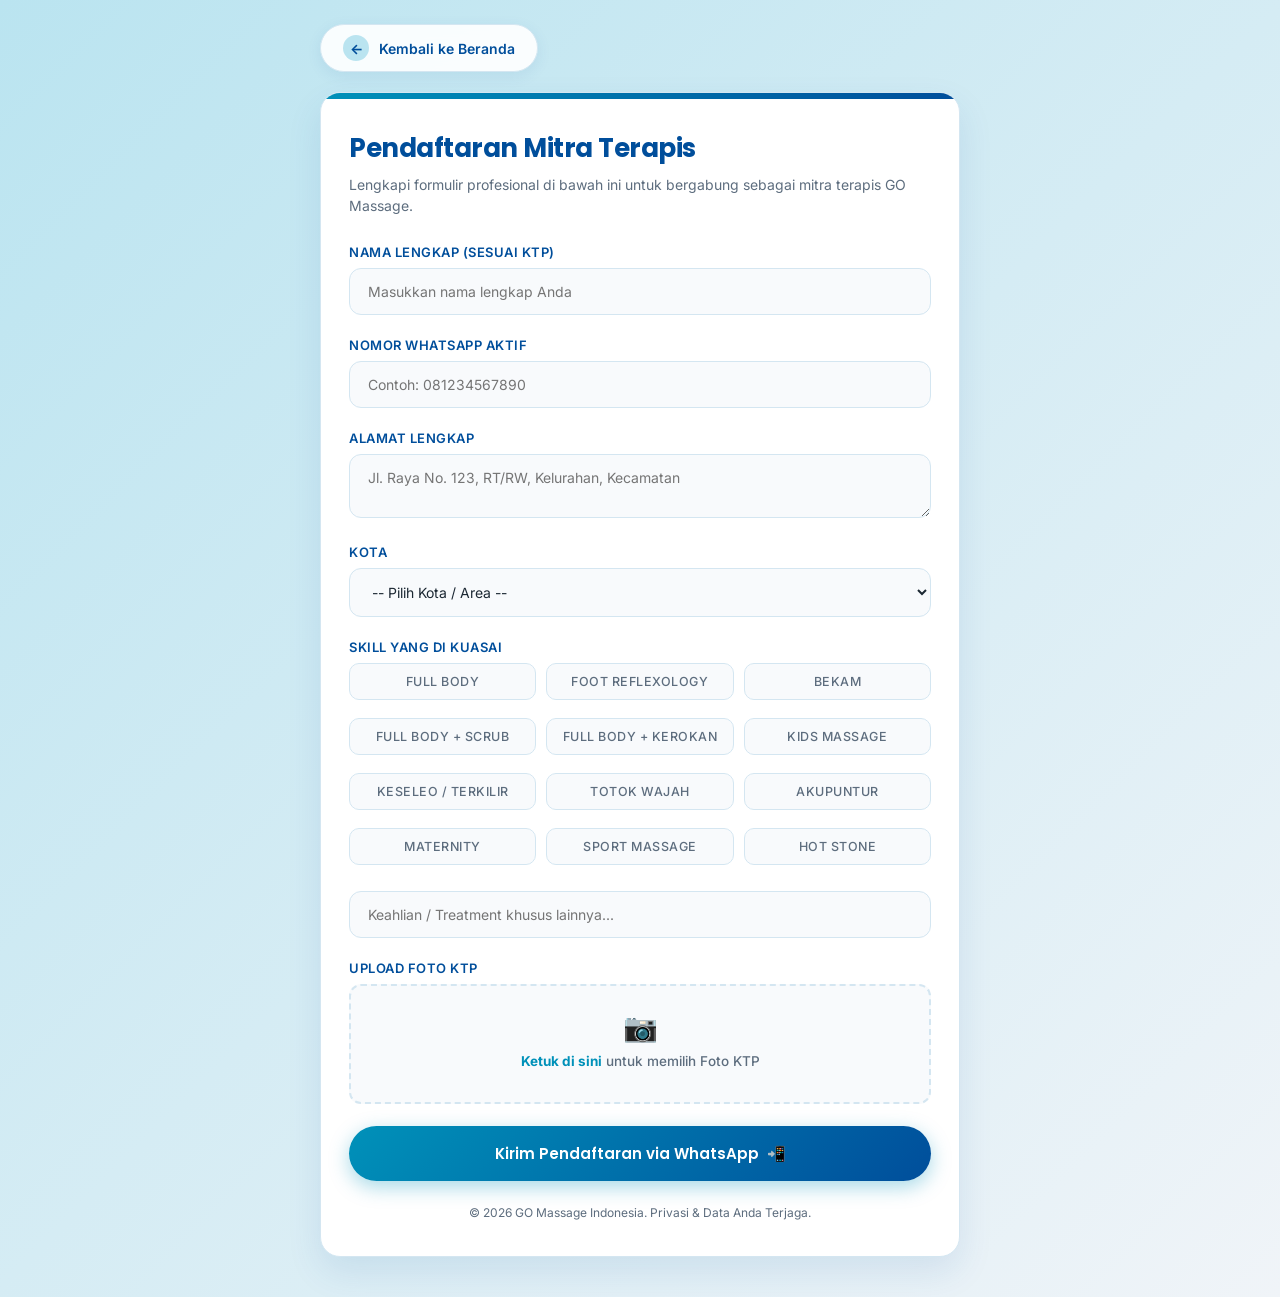
==== daftar-terapis.html @ d1679f50 "Add files via upload" ====
<!DOCTYPE html>
<html lang="id">
<head>
    <meta charset="UTF-8">
    <meta name="viewport" content="width=device-width, initial-scale=1.0">
    <title>Pendaftaran Mitra Terapis - GO Massage</title>
    <link rel="preconnect" href="https://fonts.googleapis.com">
    <link href="https://fonts.googleapis.com/css2?family=Poppins:wght@500;600;700&family=Inter:wght@400;500;600&display=swap" rel="stylesheet">
    <style>
        :root {
            --bg: #F0F4F8;
            --card-bg: #FFFFFF;
            --dark: #004E9B;
            --accent: #0091B9;
            --orange: #FF6500;
            --text: #1C2833;
            --muted: #5D6D7E;
            --border: #D4E6F1;
            --radius: 20px;
            --shadow: 0 15px 35px rgba(0, 78, 155, 0.1);
        }

        *, *::before, *::after {
            box-sizing: border-box;
            margin: 0;
            padding: 0;
        }

        body {
            font-family: 'Inter', sans-serif;
            background: linear-gradient(135deg, #BAE4F0 0%, #F0F4F8 100%);
            color: var(--text);
            min-height: 100vh;
            padding: 24px 16px 40px;
            display: flex;
            flex-direction: column;
            align-items: center;
        }

        /* Header Navigation - Tombol Kembali Lebih Elegan */
        .top-nav {
            width: 100%;
            max-width: 640px;
            margin-bottom: 20px;
            display: flex;
            justify-content: flex-start;
            align-items: center;
        }

        .btn-back {
            display: inline-flex;
            align-items: center;
            gap: 10px;
            background: rgba(255, 255, 255, 0.9);
            backdrop-filter: blur(12px);
            -webkit-backdrop-filter: blur(12px);
            color: var(--dark);
            text-decoration: none;
            padding: 10px 22px;
            border-radius: 30px;
            font-size: 14px;
            font-weight: 600;
            border: 1px solid var(--border);
            box-shadow: 0 4px 15px rgba(0, 78, 155, 0.08);
            transition: all 0.3s cubic-bezier(0.16, 1, 0.3, 1);
        }

        .btn-back .arrow-icon {
            display: inline-flex;
            align-items: center;
            justify-content: center;
            width: 26px;
            height: 26px;
            background: var(--bg-soft, #BAE4F0);
            color: var(--dark);
            border-radius: 50%;
            font-size: 14px;
            font-weight: bold;
            transition: transform 0.3s ease, background 0.3s ease, color 0.3s ease;
        }

        .btn-back:hover {
            background: var(--dark);
            color: #ffffff;
            border-color: var(--dark);
            transform: translateY(-2px);
            box-shadow: 0 6px 20px rgba(0, 78, 155, 0.2);
        }

        .btn-back:hover .arrow-icon {
            background: rgba(255, 255, 255, 0.2);
            color: #ffffff;
            transform: translateX(-3px);
        }

        /* Container Card */
        .form-card {
            width: 100%;
            max-width: 640px;
            background: var(--card-bg);
            border-radius: var(--radius);
            box-shadow: var(--shadow);
            border: 1px solid var(--border);
            padding: 36px 28px;
            position: relative;
            overflow: hidden;
        }

        .form-card::before {
            content: '';
            position: absolute;
            top: 0;
            left: 0;
            width: 100%;
            height: 6px;
            background: linear-gradient(90deg, var(--accent) 0%, var(--dark) 100%);
        }

        .header-title {
            margin-bottom: 28px;
        }

        .header-title h1 {
            font-family: 'Poppins', sans-serif;
            font-size: 26px;
            color: var(--dark);
            letter-spacing: -0.5px;
            margin-bottom: 6px;
        }

        .header-title p {
            color: var(--muted);
            font-size: 14px;
            line-height: 1.5;
        }

        /* Form Controls */
        .form-group {
            margin-bottom: 22px;
        }

        label {
            display: block;
            font-weight: 600;
            font-size: 13px;
            color: var(--dark);
            margin-bottom: 8px;
            text-transform: uppercase;
            letter-spacing: 0.5px;
        }

        input[type="text"],
        input[type="tel"],
        select,
        textarea {
            width: 100%;
            padding: 14px 18px;
            border: 1.5px solid var(--border);
            border-radius: 12px;
            font-size: 14px;
            font-family: 'Inter', sans-serif;
            color: var(--text);
            background: #F8FAFC;
            outline: none;
            transition: all 0.25s ease;
        }

        input:focus, select:focus, textarea:focus {
            border-color: var(--accent);
            background: #FFFFFF;
            box-shadow: 0 0 0 4px rgba(0, 145, 185, 0.12);
        }

        /* Checkbox Grid for Skills */
        .skills-grid {
            display: grid;
            grid-template-columns: repeat(auto-fit, minmax(140px, 1fr));
            gap: 10px;
            margin-bottom: 10px;
        }

        .skill-item {
            position: relative;
        }

        .skill-item input {
            position: absolute;
            opacity: 0;
            cursor: pointer;
        }

        .skill-label {
            display: block;
            padding: 10px 12px;
            background: #F8FAFC;
            border: 1.5px solid var(--border);
            border-radius: 10px;
            font-size: 12.5px;
            font-weight: 500;
            color: var(--muted);
            text-align: center;
            cursor: pointer;
            transition: all 0.2s ease;
        }

        .skill-item input:checked + .skill-label {
            background: rgba(0, 145, 185, 0.1);
            border-color: var(--accent);
            color: var(--dark);
            font-weight: 600;
        }

        /* Custom File Upload Box */
        .file-upload-box {
            border: 2px dashed var(--border);
            border-radius: 12px;
            padding: 24px;
            text-align: center;
            background: #F8FAFC;
            cursor: pointer;
            transition: all 0.25s ease;
            position: relative;
        }

        .file-upload-box:hover {
            border-color: var(--accent);
            background: #F0F8FF;
        }

        .file-upload-box input[type="file"] {
            position: absolute;
            inset: 0;
            opacity: 0;
            cursor: pointer;
            width: 100%;
            height: 100%;
        }

        .upload-icon {
            font-size: 28px;
            margin-bottom: 6px;
            display: block;
        }

        .upload-text {
            font-size: 13.5px;
            color: var(--muted);
            font-weight: 500;
        }

        .upload-text strong {
            color: var(--accent);
        }

        .file-name-preview {
            margin-top: 8px;
            font-size: 12px;
            color: var(--orange);
            font-weight: 600;
            word-break: break-all;
        }

        /* Submit Button */
        .btn-submit {
            background: linear-gradient(135deg, #0091B9 0%, #004E9B 100%);
            color: #ffffff;
            width: 100%;
            padding: 16px;
            border: none;
            border-radius: 30px;
            font-size: 15px;
            font-weight: 600;
            font-family: 'Poppins', sans-serif;
            cursor: pointer;
            box-shadow: 0 6px 20px rgba(0, 145, 185, 0.35);
            transition: all 0.3s ease;
            margin-top: 10px;
            display: flex;
            align-items: center;
            justify-content: center;
            gap: 8px;
        }

        .btn-submit:hover {
            transform: translateY(-2px);
            box-shadow: 0 8px 25px rgba(0, 145, 185, 0.45);
        }

        .footer-note {
            text-align: center;
            margin-top: 24px;
            font-size: 12px;
            color: var(--muted);
        }

        @media (max-width: 480px) {
            .form-card {
                padding: 24px 18px;
            }
            .header-title h1 {
                font-size: 22px;
            }
            .skills-grid {
                grid-template-columns: repeat(2, 1fr);
            }
        }
    </style>
</head>
<body>

    <!-- Header Navigation dengan Panah Estetik -->
    <div class="top-nav">
        <a href="index.html" class="btn-back">
            <span class="arrow-icon">←</span>
            <span>Kembali ke Beranda</span>
        </a>
    </div>

    <!-- Form Card -->
    <div class="form-card">
        <div class="header-title">
            <h1>Pendaftaran Mitra Terapis</h1>
            <p>Lengkapi formulir profesional di bawah ini untuk bergabung sebagai mitra terapis GO Massage.</p>
        </div>

        <form id="terapisForm" onsubmit="sendToWhatsApp(event)">
            <!-- Nama -->
            <div class="form-group">
                <label for="nama">Nama Lengkap (Sesuai KTP)</label>
                <input type="text" id="nama" required placeholder="Masukkan nama lengkap Anda">
            </div>

            <!-- Whatsapp -->
            <div class="form-group">
                <label for="whatsapp">Nomor WhatsApp Aktif</label>
                <input type="tel" id="whatsapp" required placeholder="Contoh: 081234567890">
            </div>

            <!-- Alamat Lengkap -->
            <div class="form-group">
                <label for="alamat">Alamat Lengkap</label>
                <textarea id="alamat" rows="2" required placeholder="Jl. Raya No. 123, RT/RW, Kelurahan, Kecamatan"></textarea>
            </div>

            <!-- Kota / Wilayah -->
            <div class="form-group">
                <label for="kota">Kota</label>
                <select id="kota" required>
                    <option value="">-- Pilih Kota / Area --</option>
                    <option value="Jakarta Selatan">Jakarta Selatan</option>
                    <option value="Jakarta Pusat">Jakarta Pusat</option>
                    <option value="Jakarta Barat">Jakarta Barat</option>
                    <option value="Jakarta Timur">Jakarta Timur</option>
                    <option value="Jakarta Utara">Jakarta Utara</option>
                    <option value="Bekasi">Bekasi</option>
                    <option value="Depok">Depok</option>
                    <option value="Tangerang">Tangerang / Tangerang Selatan</option>
                    <option value="Bogor">Bogor</option>
                </select>
            </div>

            <!-- Skill yang Dikuasai -->
            <div class="form-group">
                <label>Skill yang di Kuasai</label>
                <div class="skills-grid">
                    <div class="skill-item">
                        <input type="checkbox" id="s1" value="Full Body Massage">
                        <label for="s1" class="skill-label">Full Body</label>
                    </div>
                    <div class="skill-item">
                        <input type="checkbox" id="s2" value="Foot Reflexology">
                        <label for="s2" class="skill-label">Foot Reflexology</label>
                    </div>
                    <div class="skill-item">
                        <input type="checkbox" id="s3" value="Bekam">
                        <label for="s3" class="skill-label">Bekam</label>
                    </div>
                    <div class="skill-item">
                        <input type="checkbox" id="s4" value="Full Body + Scrub">
                        <label for="s4" class="skill-label">Full Body + Scrub</label>
                    </div>
                    <div class="skill-item">
                        <input type="checkbox" id="s5" value="Kerokan">
                        <label for="s5" class="skill-label">Full Body + Kerokan</label>
                    </div>
                    <div class="skill-item">
                        <input type="checkbox" id="s6" value="Kids Massage">
                        <label for="s6" class="skill-label">Kids Massage</label>
                    </div>
                    <div class="skill-item">
                        <input type="checkbox" id="s7" value="Keseleo / Terkilir">
                        <label for="s7" class="skill-label">Keseleo / Terkilir</label>
                    </div>
                    <div class="skill-item">
                        <input type="checkbox" id="s8" value="Totok Wajah">
                        <label for="s8" class="skill-label">Totok Wajah</label>
                    </div>
                    <div class="skill-item">
                        <input type="checkbox" id="s9" value="Akupuntur">
                        <label for="s9" class="skill-label">Akupuntur</label>
                    </div>
                    <div class="skill-item">
                        <input type="checkbox" id="s10" value="Maternity (Ibu Hamil)">
                        <label for="s10" class="skill-label">Maternity</label>
                    </div>
                    <div class="skill-item">
                        <input type="checkbox" id="s11" value="Sport Massage">
                        <label for="s11" class="skill-label">Sport Massage</label>
                    </div>
                    <div class="skill-item">
                        <input type="checkbox" id="s12" value="Hot Stone">
                        <label for="s12" class="skill-label">Hot Stone</label>
                    </div>
                </div>
                <input type="text" id="skill_lain" placeholder="Keahlian / Treatment khusus lainnya..." style="margin-top: 8px;">
            </div>

            <!-- Upload Foto KTP -->
            <div class="form-group">
                <label>Upload foto ktp</label>
                <div class="file-upload-box">
                    <input type="file" id="foto_ktp" accept="image/*" onchange="previewFile()">
                    <span class="upload-icon">📷</span>
                    <span class="upload-text"><strong>Ketuk di sini</strong> untuk memilih Foto KTP</span>
                    <div id="file_preview" class="file-name-preview"></div>
                </div>
            </div>

            <!-- Submit Button -->
            <button type="submit" class="btn-submit">
                <span>Kirim Pendaftaran via WhatsApp</span>
                <span>📲</span>
            </button>
        </form>

        <div class="footer-note">
            © 2026 GO Massage Indonesia. Privasi & Data Anda Terjaga.
        </div>
    </div>

    <script>
        function previewFile() {
            const input = document.getElementById('foto_ktp');
            const preview = document.getElementById('file_preview');
            if (input.files && input.files[0]) {
                preview.textContent = "✔ File Terpilih: " + input.files[0].name;
            } else {
                preview.textContent = "";
            }
        }

        function sendToWhatsApp(e) {
            e.preventDefault();

            const nama = document.getElementById('nama').value;
            const whatsapp = document.getElementById('whatsapp').value;
            const alamat = document.getElementById('alamat').value;
            const kota = document.getElementById('kota').value;
            const skillLain = document.getElementById('skill_lain').value;

            let selectedSkills = [];
            document.querySelectorAll('.skill-item input[type="checkbox"]:checked').forEach(cb => {
                selectedSkills.push(cb.value);
            });
            if (skillLain.trim() !== '') {
                selectedSkills.push(skillLain.trim());
            }
            const strSkills = selectedSkills.length > 0 ? selectedSkills.join(', ') : 'Belum diisi';

            const fileInput = document.getElementById('foto_ktp');
            const hasFile = fileInput.files && fileInput.files.length > 0 ? "Ya (Siap dikirim)" : "Belum diunggah";

            const adminPhone = "6281932963534";

            const text = `Halo Admin GO Massage,%0A%0ASaya ingin mendaftar sebagai *Mitra Terapis GO Massage*. Berikut detail data diri saya:%0A%0A👤 *Nama:* ${nama}%0A📱 *No WA:* ${whatsapp}%0A🏠 *Alamat Lengkap:* ${alamat}%0A📍 *Kota:* ${kota}%0A💆 *Skill yang dikuasai:* ${strSkills}%0A🆔 *Foto KTP:* ${hasFile}%0A%0AMohon diproses pendaftaran saya. Terima kasih!`;

            window.open(`https://wa.me/${adminPhone}?text=${text}`, '_blank');
        }
    </script>
</body>
</html>
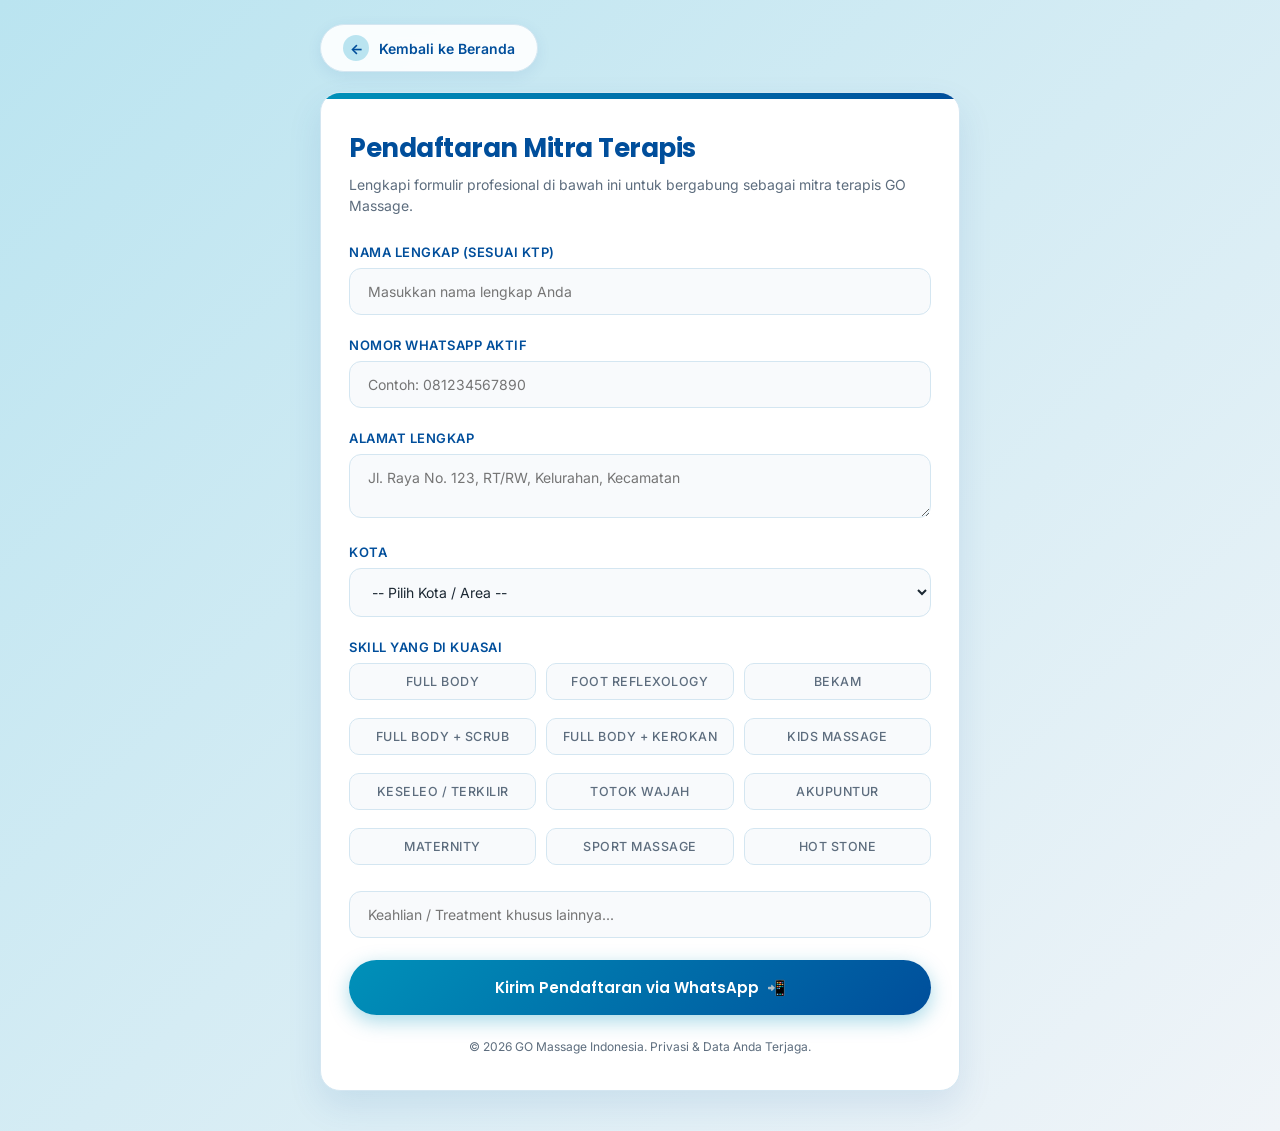
==== commit c8f296e5: "Add files via upload" ====
--- a/daftar-terapis.html
+++ b/daftar-terapis.html
@@ -37,7 +37,7 @@
             align-items: center;
         }
 
-        /* Header Navigation - Tombol Kembali Lebih Elegan */
+        /* Header Navigation */
         .top-nav {
             width: 100%;
             max-width: 640px;
@@ -208,56 +208,6 @@
             border-color: var(--accent);
             color: var(--dark);
             font-weight: 600;
-        }
-
-        /* Custom File Upload Box */
-        .file-upload-box {
-            border: 2px dashed var(--border);
-            border-radius: 12px;
-            padding: 24px;
-            text-align: center;
-            background: #F8FAFC;
-            cursor: pointer;
-            transition: all 0.25s ease;
-            position: relative;
-        }
-
-        .file-upload-box:hover {
-            border-color: var(--accent);
-            background: #F0F8FF;
-        }
-
-        .file-upload-box input[type="file"] {
-            position: absolute;
-            inset: 0;
-            opacity: 0;
-            cursor: pointer;
-            width: 100%;
-            height: 100%;
-        }
-
-        .upload-icon {
-            font-size: 28px;
-            margin-bottom: 6px;
-            display: block;
-        }
-
-        .upload-text {
-            font-size: 13.5px;
-            color: var(--muted);
-            font-weight: 500;
-        }
-
-        .upload-text strong {
-            color: var(--accent);
-        }
-
-        .file-name-preview {
-            margin-top: 8px;
-            font-size: 12px;
-            color: var(--orange);
-            font-weight: 600;
-            word-break: break-all;
         }
 
         /* Submit Button */
@@ -308,7 +258,7 @@
 </head>
 <body>
 
-    <!-- Header Navigation dengan Panah Estetik -->
+    <!-- Header Navigation -->
     <div class="top-nav">
         <a href="index.html" class="btn-back">
             <span class="arrow-icon">←</span>
@@ -415,17 +365,6 @@
                 <input type="text" id="skill_lain" placeholder="Keahlian / Treatment khusus lainnya..." style="margin-top: 8px;">
             </div>
 
-            <!-- Upload Foto KTP -->
-            <div class="form-group">
-                <label>Upload foto ktp</label>
-                <div class="file-upload-box">
-                    <input type="file" id="foto_ktp" accept="image/*" onchange="previewFile()">
-                    <span class="upload-icon">📷</span>
-                    <span class="upload-text"><strong>Ketuk di sini</strong> untuk memilih Foto KTP</span>
-                    <div id="file_preview" class="file-name-preview"></div>
-                </div>
-            </div>
-
             <!-- Submit Button -->
             <button type="submit" class="btn-submit">
                 <span>Kirim Pendaftaran via WhatsApp</span>
@@ -439,16 +378,6 @@
     </div>
 
     <script>
-        function previewFile() {
-            const input = document.getElementById('foto_ktp');
-            const preview = document.getElementById('file_preview');
-            if (input.files && input.files[0]) {
-                preview.textContent = "✔ File Terpilih: " + input.files[0].name;
-            } else {
-                preview.textContent = "";
-            }
-        }
-
         function sendToWhatsApp(e) {
             e.preventDefault();
 
@@ -467,14 +396,14 @@
             }
             const strSkills = selectedSkills.length > 0 ? selectedSkills.join(', ') : 'Belum diisi';
 
-            const fileInput = document.getElementById('foto_ktp');
-            const hasFile = fileInput.files && fileInput.files.length > 0 ? "Ya (Siap dikirim)" : "Belum diunggah";
-
             const adminPhone = "6281932963534";
 
-            const text = `Halo Admin GO Massage,%0A%0ASaya ingin mendaftar sebagai *Mitra Terapis GO Massage*. Berikut detail data diri saya:%0A%0A👤 *Nama:* ${nama}%0A📱 *No WA:* ${whatsapp}%0A🏠 *Alamat Lengkap:* ${alamat}%0A📍 *Kota:* ${kota}%0A💆 *Skill yang dikuasai:* ${strSkills}%0A🆔 *Foto KTP:* ${hasFile}%0A%0AMohon diproses pendaftaran saya. Terima kasih!`;
+            const text = `Halo Admin GO Massage,%0A%0ASaya ingin mendaftar sebagai *Mitra Terapis GO Massage*. Berikut detail data diri saya:%0A%0A👤 *Nama:* ${nama}%0A📱 *No WA:* ${whatsapp}%0A🏠 *Alamat Lengkap:* ${alamat}%0A📍 *Kota:* ${kota}%0A💆 *Skill yang dikuasai:* ${strSkills}%0A%0AMohon diproses pendaftaran saya. Terima kasih!`;
 
             window.open(`https://wa.me/${adminPhone}?text=${text}`, '_blank');
+
+            // Mengosongkan kembali form setelah terkirim
+            document.getElementById('terapisForm').reset();
         }
     </script>
 </body>
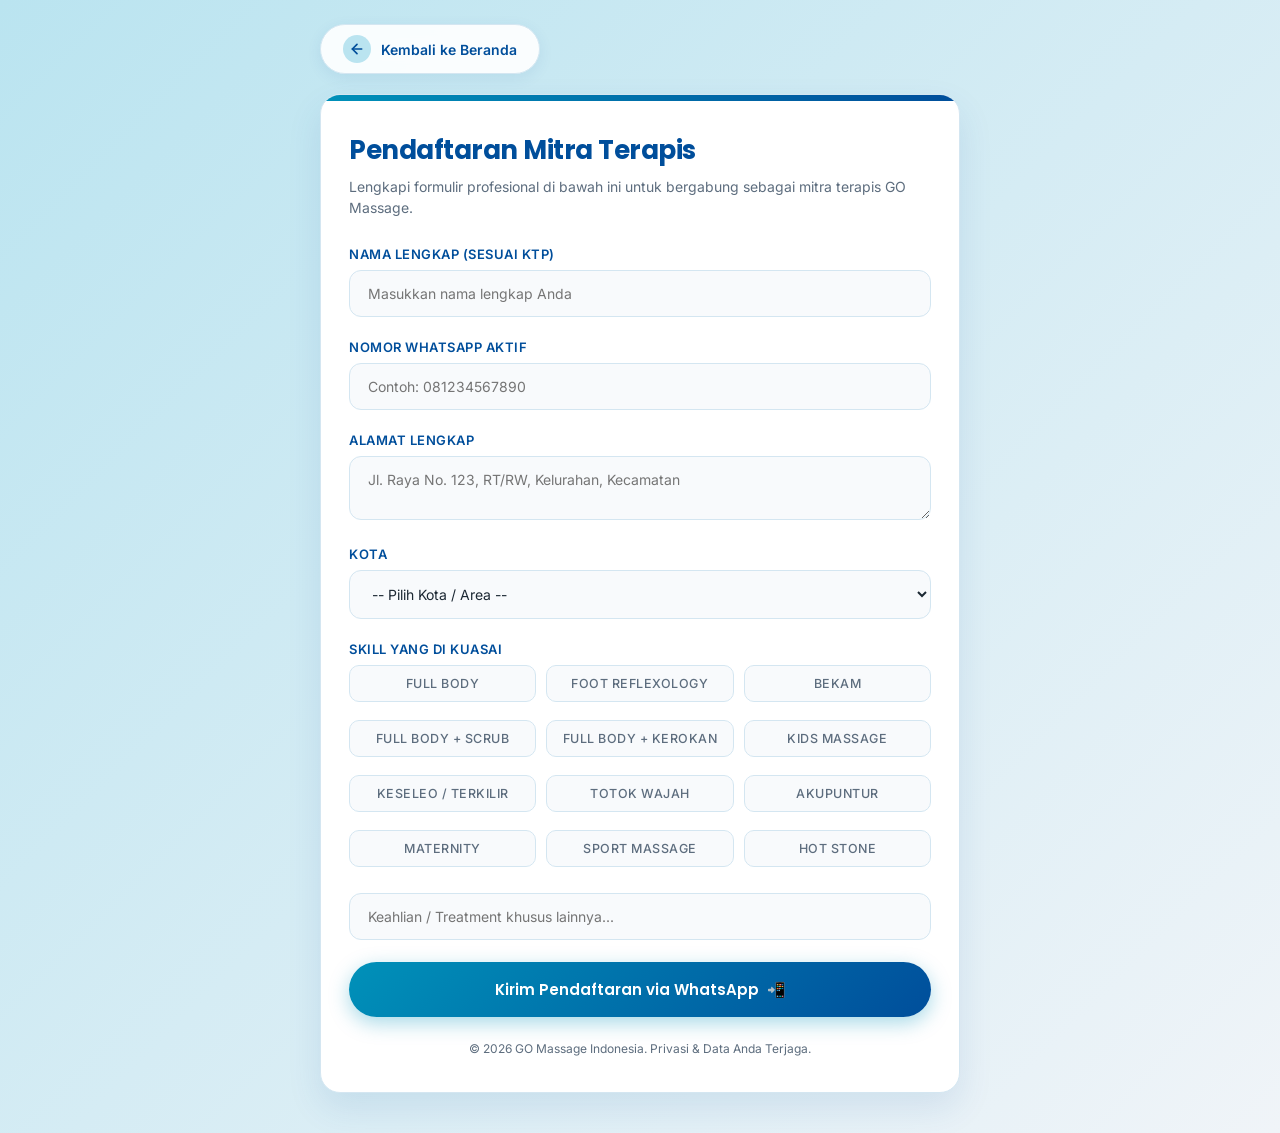
==== commit 067e9bbb: "Add files via upload" ====
--- a/daftar-terapis.html
+++ b/daftar-terapis.html
@@ -35,6 +35,19 @@
             display: flex;
             flex-direction: column;
             align-items: center;
+            /* Proteksi Anti-Copy Teks */
+            -webkit-user-select: none;
+            -moz-user-select: none;
+            -ms-user-select: none;
+            user-select: none;
+        }
+
+        /* Memastikan area input tetap bisa diketik dan teksnya bisa dipilih */
+        input, textarea, select {
+            -webkit-user-select: text;
+            -moz-user-select: text;
+            -ms-user-select: text;
+            user-select: text;
         }
 
         /* Header Navigation */
@@ -69,14 +82,17 @@
             display: inline-flex;
             align-items: center;
             justify-content: center;
-            width: 26px;
-            height: 26px;
+            width: 28px;
+            height: 28px;
             background: var(--bg-soft, #BAE4F0);
             color: var(--dark);
             border-radius: 50%;
-            font-size: 14px;
-            font-weight: bold;
             transition: transform 0.3s ease, background 0.3s ease, color 0.3s ease;
+            flex-shrink: 0;
+        }
+
+        .btn-back .arrow-icon svg {
+            display: block;
         }
 
         .btn-back:hover {
@@ -258,10 +274,15 @@
 </head>
 <body>
 
-    <!-- Header Navigation -->
+    <!-- Header Navigation (Ikon Back Custom SVG) -->
     <div class="top-nav">
         <a href="index.html" class="btn-back">
-            <span class="arrow-icon">←</span>
+            <span class="arrow-icon">
+                <svg viewBox="0 0 24 24" width="16" height="16" stroke="currentColor" stroke-width="2.5" fill="none" stroke-linecap="round" stroke-linejoin="round">
+                    <line x1="19" y1="12" x2="5" y2="12"></line>
+                    <polyline points="12 19 5 12 12 5"></polyline>
+                </svg>
+            </span>
             <span>Kembali ke Beranda</span>
         </a>
     </div>
@@ -273,7 +294,7 @@
             <p>Lengkapi formulir profesional di bawah ini untuk bergabung sebagai mitra terapis GO Massage.</p>
         </div>
 
-        <form id="terapisForm" onsubmit="sendToWhatsApp(event)">
+        <form id="terapisForm">
             <!-- Nama -->
             <div class="form-group">
                 <label for="nama">Nama Lengkap (Sesuai KTP)</label>
@@ -378,33 +399,39 @@
     </div>
 
     <script>
-        function sendToWhatsApp(e) {
-            e.preventDefault();
-
-            const nama = document.getElementById('nama').value;
-            const whatsapp = document.getElementById('whatsapp').value;
-            const alamat = document.getElementById('alamat').value;
-            const kota = document.getElementById('kota').value;
-            const skillLain = document.getElementById('skill_lain').value;
-
-            let selectedSkills = [];
-            document.querySelectorAll('.skill-item input[type="checkbox"]:checked').forEach(cb => {
-                selectedSkills.push(cb.value);
+    // @ts-nocheck
+    document.addEventListener('DOMContentLoaded', () => {
+        const terapisForm = document.getElementById('terapisForm');
+
+        if (terapisForm) {
+            terapisForm.addEventListener('submit', (e) => {
+                e.preventDefault();
+
+                const nama = document.getElementById('nama').value;
+                const whatsapp = document.getElementById('whatsapp').value;
+                const alamat = document.getElementById('alamat').value;
+                const kota = document.getElementById('kota').value;
+                const skillLain = document.getElementById('skill_lain').value;
+
+                let selectedSkills = [];
+                document.querySelectorAll('.skill-item input[type="checkbox"]:checked').forEach(cb => {
+                    selectedSkills.push(cb.value);
+                });
+                if (skillLain.trim() !== '') {
+                    selectedSkills.push(skillLain.trim());
+                }
+                const strSkills = selectedSkills.length > 0 ? selectedSkills.join(', ') : 'Belum diisi';
+
+                const adminPhone = "6281932963534";
+
+                const text = `Halo Admin GO Massage,%0A%0ASaya ingin mendaftar sebagai *Mitra Terapis GO Massage*. Berikut detail data diri saya:%0A%0A👤 *Nama:* ${nama}%0A📱 *No WA:* ${whatsapp}%0A🏠 *Alamat Lengkap:* ${alamat}%0A📍 *Kota:* ${kota}%0A💆 *Skill yang dikuasai:* ${strSkills}%0A%0AMohon diproses pendaftaran saya. Terima kasih!`;
+
+                window.open(`https://wa.me/${adminPhone}?text=${text}`, '_blank');
+
+                terapisForm.reset();
             });
-            if (skillLain.trim() !== '') {
-                selectedSkills.push(skillLain.trim());
-            }
-            const strSkills = selectedSkills.length > 0 ? selectedSkills.join(', ') : 'Belum diisi';
-
-            const adminPhone = "6281932963534";
-
-            const text = `Halo Admin GO Massage,%0A%0ASaya ingin mendaftar sebagai *Mitra Terapis GO Massage*. Berikut detail data diri saya:%0A%0A👤 *Nama:* ${nama}%0A📱 *No WA:* ${whatsapp}%0A🏠 *Alamat Lengkap:* ${alamat}%0A📍 *Kota:* ${kota}%0A💆 *Skill yang dikuasai:* ${strSkills}%0A%0AMohon diproses pendaftaran saya. Terima kasih!`;
-
-            window.open(`https://wa.me/${adminPhone}?text=${text}`, '_blank');
-
-            // Mengosongkan kembali form setelah terkirim
-            document.getElementById('terapisForm').reset();
-        }
+        }
+    });
     </script>
 </body>
 </html>
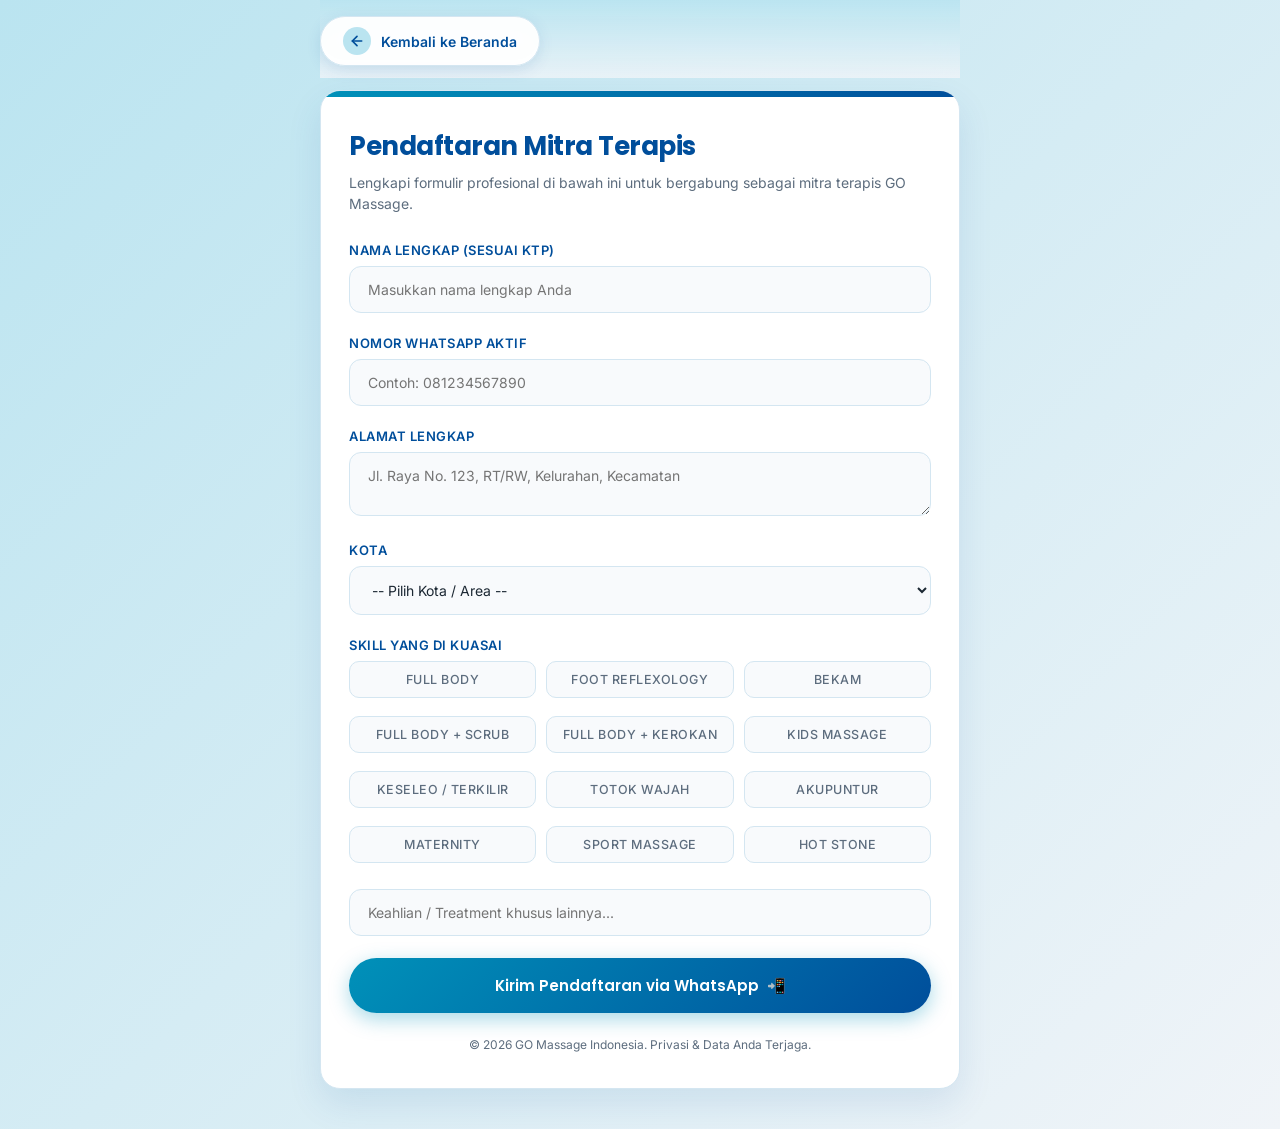
==== commit 741e29e6: "Add files via upload" ====
--- a/daftar-terapis.html
+++ b/daftar-terapis.html
@@ -31,7 +31,7 @@
             background: linear-gradient(135deg, #BAE4F0 0%, #F0F4F8 100%);
             color: var(--text);
             min-height: 100vh;
-            padding: 24px 16px 40px;
+            padding: 0 16px 40px;
             display: flex;
             flex-direction: column;
             align-items: center;
@@ -50,21 +50,30 @@
             user-select: text;
         }
 
-        /* Header Navigation */
+        /* Header Navigation Sticky */
         .top-nav {
+            position: -webkit-sticky;
+            position: sticky;
+            top: 0;
+            z-index: 999;
             width: 100%;
             max-width: 640px;
-            margin-bottom: 20px;
+            padding: 16px 0 12px;
+            margin-bottom: 12px;
             display: flex;
             justify-content: flex-start;
             align-items: center;
+            /* Transparansi halus di belakang tombol saat scroll */
+            background: linear-gradient(180deg, rgba(186, 228, 240, 0.95) 0%, rgba(240, 244, 248, 0.8) 100%);
+            backdrop-filter: blur(10px);
+            -webkit-backdrop-filter: blur(10px);
         }
 
         .btn-back {
             display: inline-flex;
             align-items: center;
             gap: 10px;
-            background: rgba(255, 255, 255, 0.9);
+            background: rgba(255, 255, 255, 0.95);
             backdrop-filter: blur(12px);
             -webkit-backdrop-filter: blur(12px);
             color: var(--dark);
@@ -74,7 +83,7 @@
             font-size: 14px;
             font-weight: 600;
             border: 1px solid var(--border);
-            box-shadow: 0 4px 15px rgba(0, 78, 155, 0.08);
+            box-shadow: 0 4px 15px rgba(0, 78, 155, 0.12);
             transition: all 0.3s cubic-bezier(0.16, 1, 0.3, 1);
         }
 
@@ -274,7 +283,7 @@
 </head>
 <body>
 
-    <!-- Header Navigation (Ikon Back Custom SVG) -->
+    <!-- Header Navigation Sticky (Ikon Back Custom SVG) -->
     <div class="top-nav">
         <a href="index.html" class="btn-back">
             <span class="arrow-icon">
